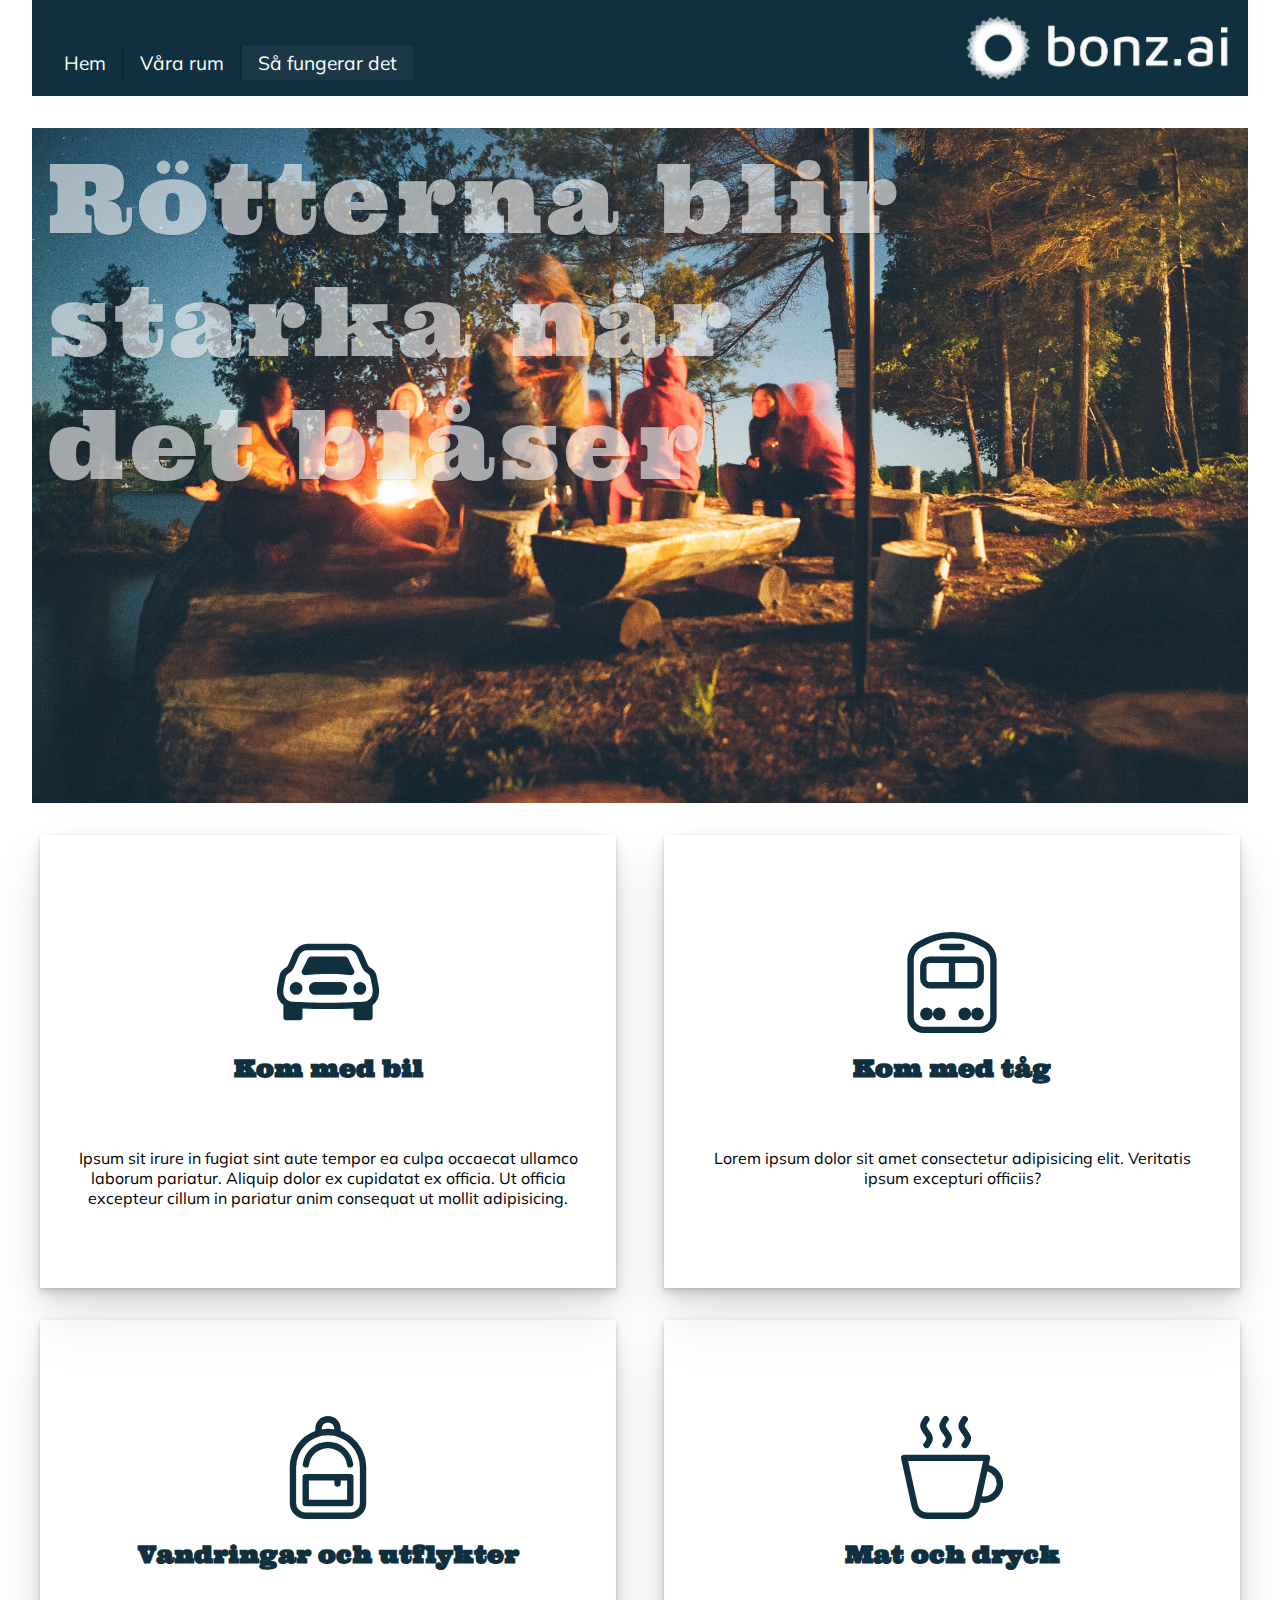
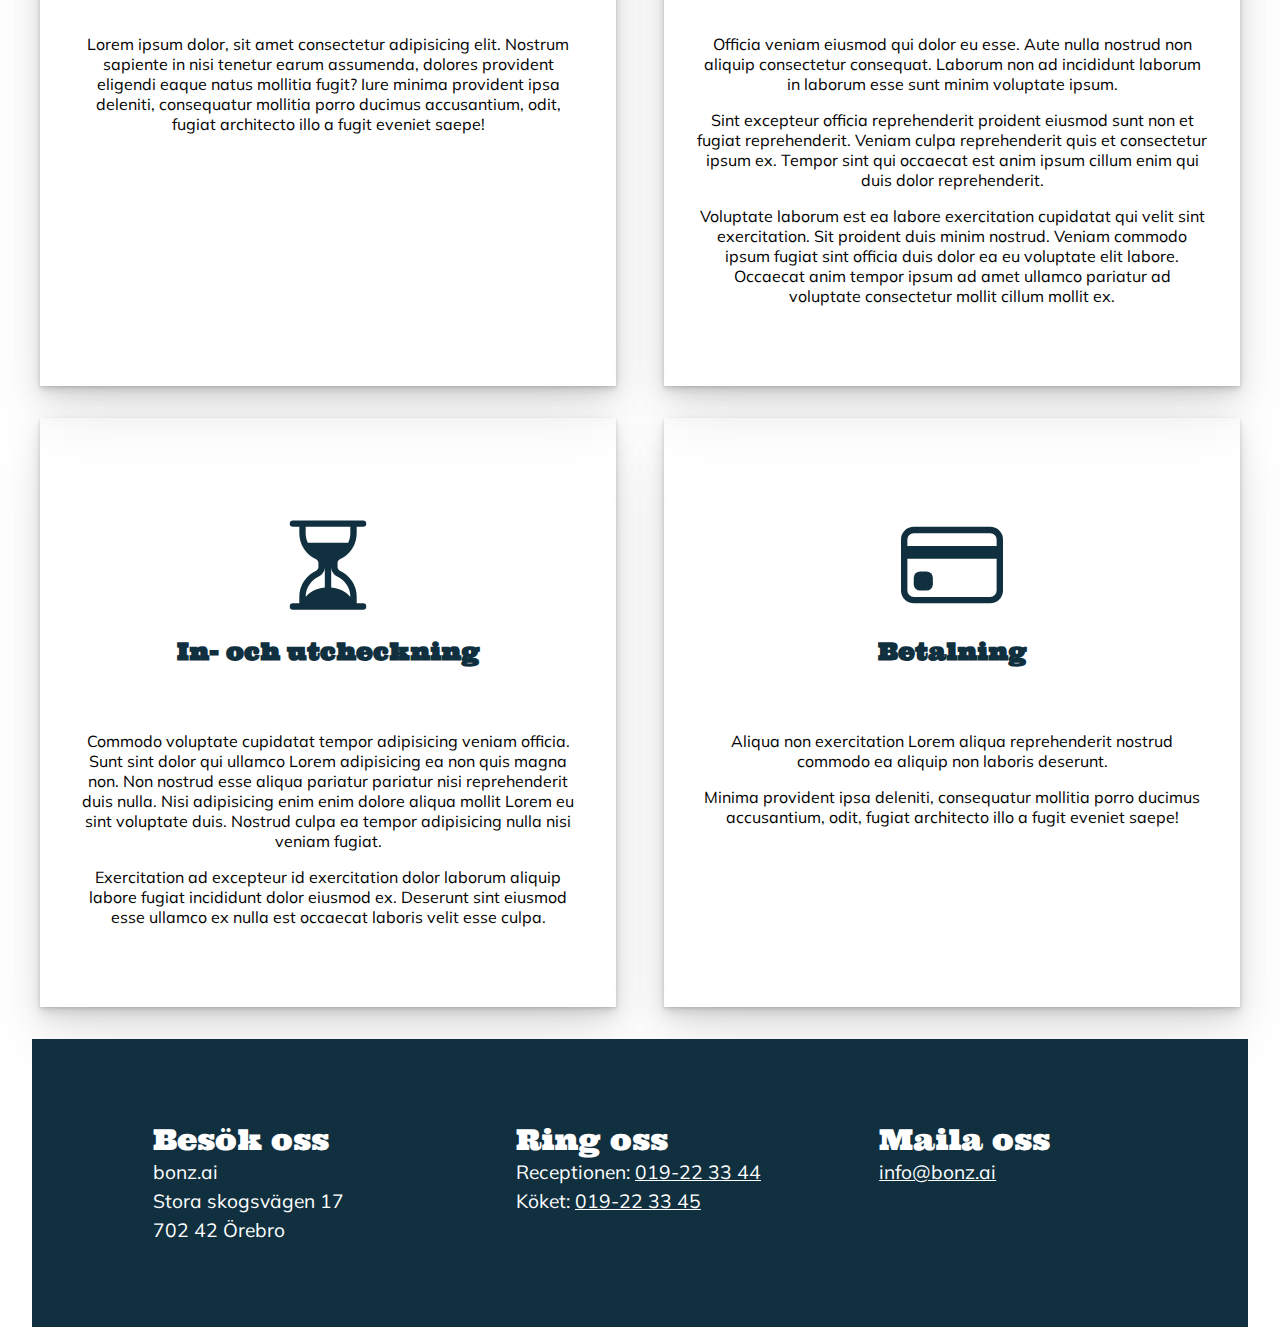
==== about.html @ 2e2176e5 "Allt klart - men ostädat -Filstrukturen är ändrad - All funktion finns - Css och HTML behöver rensas" ====
<!DOCTYPE html>
<html lang="sv">
 <head>
  <meta charset="UTF-8" />
  <meta name="viewport" content="width=device-width, initial-scale=1.0" />
  <title>bonz.ai - Vildmarksupplevelser i världsklass</title>
  <link rel="stylesheet" href="././style.css" />
  <link
   rel="shortcut icon"
   href="./assets/logo/bonz.ai-logo-black-symbol.png"
   type="image/x-icon" />
 </head>

 <body>
  <div class="wrapper">
   <nav class="main-nav">
    <ul class="main-nav__list">
     <li class="main-nav__item">
      <a class="main-nav__link" href="/">Hem</a>
     </li>
     <li class="main-nav__item main-nav__item--middle">
      <a class="main-nav__link" href="/rooms.html">Våra rum</a>
     </li>
     <li class="main-nav__item main-nav__item--selected">
      <a class="main-nav__link" href="/about.html">Så fungerar det</a>
     </li>
    </ul>
    <img
     class="main-nav__logo"
     src="../assets/logo/bonz.ai-logo-white-landscape.png"
     alt="Logotype bonz.ai" />
    <img
     class="main-nav__logo main-nav__logo--portrait"
     src="../assets/logo/bonz.ai-logo-white-portrait.png"
     alt="Logotype bonz.ai" />
   </nav>

   <header class="page-header page-header--alt-img-2">
    <h1 class="page-header__title">Rötterna blir starka när det blåser</h1>
   </header>

   <main class="card-container">
    <article class="card card--large">
     <img class="card__img" src="./assets/bootstrap-icons/car-front.svg" alt="Bil" />
     <h2 class="card__title">Kom med bil</h2>
     <p class="card__text">
      Ipsum sit irure in fugiat sint aute tempor ea culpa occaecat ullamco laborum
      pariatur. Aliquip dolor ex cupidatat ex officia. Ut officia excepteur cillum in
      pariatur anim consequat ut mollit adipisicing.
     </p>
    </article>
    <article class="card card--large">
     <img
      class="card__img"
      src="./assets/bootstrap-icons/train-front.svg"
      alt="Tåg" />
     <h2 class="card__title">Kom med tåg</h2>
     <p class="card__text">
      Lorem ipsum dolor sit amet consectetur adipisicing elit. Veritatis ipsum
      excepturi officiis?
     </p>
    </article>
    <article class="card card--large">
     <img
      class="card__img"
      src="./assets/bootstrap-icons/backpack.svg"
      alt="Ryggsäck" />
     <h2 class="card__title">Vandringar och utflykter</h2>
     <p class="card__text">
      Lorem ipsum dolor, sit amet consectetur adipisicing elit. Nostrum sapiente in
      nisi tenetur earum assumenda, dolores provident eligendi eaque natus mollitia
      fugit? Iure minima provident ipsa deleniti, consequatur mollitia porro ducimus
      accusantium, odit, fugiat architecto illo a fugit eveniet saepe!
     </p>
    </article>
    <article class="card card--large">
     <img
      class="card__img"
      src="./assets/bootstrap-icons/cup-hot.svg"
      alt="Kaffekopp" />
     <h2 class="card__title">Mat och dryck</h2>
     <p class="card__text">
      Officia veniam eiusmod qui dolor eu esse. Aute nulla nostrud non aliquip
      consectetur consequat. Laborum non ad incididunt laborum in laborum esse sunt
      minim voluptate ipsum.
     </p>
     <p class="card__text">
      Sint excepteur officia reprehenderit proident eiusmod sunt non et fugiat
      reprehenderit. Veniam culpa reprehenderit quis et consectetur ipsum ex. Tempor
      sint qui occaecat est anim ipsum cillum enim qui duis dolor reprehenderit.
     </p>
     <p class="card__text">
      Voluptate laborum est ea labore exercitation cupidatat qui velit sint
      exercitation. Sit proident duis minim nostrud. Veniam commodo ipsum fugiat sint
      officia duis dolor ea eu voluptate elit labore. Occaecat anim tempor ipsum ad
      amet ullamco pariatur ad voluptate consectetur mollit cillum mollit ex.
     </p>
    </article>
    <article class="card card--large">
     <img
      class="card__img"
      src="./assets/bootstrap-icons/hourglass-split.svg"
      alt="Tåg" />
     <h2 class="card__title">In- och utcheckning</h2>
     <p class="card__text">
      Commodo voluptate cupidatat tempor adipisicing veniam officia. Sunt sint dolor
      qui ullamco Lorem adipisicing ea non quis magna non. Non nostrud esse aliqua
      pariatur pariatur nisi reprehenderit duis nulla. Nisi adipisicing enim enim
      dolore aliqua mollit Lorem eu sint voluptate duis. Nostrud culpa ea tempor
      adipisicing nulla nisi veniam fugiat.
     </p>
     <p class="card__text">
      Exercitation ad excepteur id exercitation dolor laborum aliquip labore fugiat
      incididunt dolor eiusmod ex. Deserunt sint eiusmod esse ullamco ex nulla est
      occaecat laboris velit esse culpa.
     </p>
    </article>
    <article class="card card--large">
     <img
      class="card__img"
      src="./assets/bootstrap-icons/credit-card.svg"
      alt="Tåg" />
     <h2 class="card__title">Betalning</h2>
     <p class="card__text">
      Aliqua non exercitation Lorem aliqua reprehenderit nostrud commodo ea aliquip
      non laboris deserunt.
     </p>
     <p class="card__text">
      Minima provident ipsa deleniti, consequatur mollitia porro ducimus accusantium,
      odit, fugiat architecto illo a fugit eveniet saepe!
     </p>
    </article>
   </main>

   <footer class="footer">
    <section class="footer__item footer__item--first">
     <h2 class="footer__title">Besök oss</h2>
     <p class="footer__text">bonz.ai</p>
     <p class="footer__text">Stora skogsvägen 17</p>
     <p class="footer__text">702 42 Örebro</p>
    </section>
    <section class="footer__item">
     <h2 class="footer__title">Ring oss</h2>
     <p class="footer__text">
      Receptionen:
      <a class="footer__link" href="tel:+46000000000">019-22&nbsp;33&nbsp;44</a>
     </p>
     <p class="footer__text">
      Köket:
      <a class="footer__link" href="tel:+46000000000">019-22&nbsp;33&nbsp;45</a>
     </p>
    </section>
    <section class="footer__item footer__item--last">
     <h2 class="footer__title">Maila oss</h2>
     <p class="footer__text">
      <a href="mailto:info@bonz.ai" class="footer__link">info@bonz.ai</a>
     </p>
    </section>
   </footer>
  </div>
 </body>
</html>
---- style.css ----
@import url("https://fonts.googleapis.com/css2?family=Mulish:wght@200;300;400;500;600;700;800;900;1000&family=Ultra&display=swap");

@import url("https://fonts.googleapis.com/css2?family=Material+Symbols+Outlined:opsz,wght,FILL,GRAD@24,400,0,0");
:root {
 --color-primary: #11303f;
}
* {
 margin: 0;
 padding: 0;
 box-sizing: border-box;
}
body {
 font-family: "Mulish", sans-serif;
}

h1,
h2,
h3,
h4 {
 font-family: "Ultra", serif;
}

.wrapper {
 width: 100%;
 max-width: 1600px;
 margin: 0 auto;
 display: grid;
 gap: 2rem;

 grid-auto-rows: auto;
 /* background-color: antiquewhite; */
}

.main-nav {
 grid-column: 1/-1;
 background-color: var(--color-primary);
 padding: 1rem 0;
 display: flex;
 flex-direction: column-reverse;
 align-items: center;
 gap: 1rem;
}
.main-nav__list {
 display: flex;
 align-items: center;
 justify-content: center;
 list-style-type: none;
}
.main-nav__item {
 padding: 0.3rem 1rem;
 text-align: center;
}
.main-nav__item--middle {
 border-inline: solid 2px hsla(0, 0%, 0%, 0.175);
}
.main-nav__item--selected {
 /* border-radius: 10px 0 0 10px; */
 background-color: rgba(255, 255, 255, 0.04);
}
.main-nav__link {
 color: #fff;
 text-decoration: none;
}
.main-nav__logo {
 display: none;
 max-height: 4rem;
}
.main-nav__logo--portrait {
 display: block;
}

.page-header {
 grid-column: 1/-1;
 background: center / cover no-repeat url(./assets/img/campfire.jpg);
 /* aspect-ratio: 16/11; */
 /* max-height: 80vh; */
 height: min(75dvh, 75vw);
 /* min-height: 15rem; */
 /* margin-top: 1rem; */
}
.page-header--alt-img-1 {
 background: center / cover no-repeat url(./assets/img/aview.jpg);
}
.page-header--alt-img-2 {
 background: center / cover no-repeat url(./assets/img/dayfire.jpg);
}

.page-header__title {
 margin: 0.5rem 1rem 0 1rem;
 letter-spacing: 0.05em;
 color: rgba(255, 255, 255, 0.6);
 font-weight: normal;
 font-size: clamp(1.8rem, 8vw, 6rem);
 max-width: 9em;
 text-shadow: 1px 1px 2px rgba(0, 0, 0, 0.1);
}

/* Cards */

.card-container {
 grid-column: 1/-1;
 display: flex;
 gap: 2rem;
 flex-wrap: wrap;
}
.card {
 flex: 1;
 min-width: 16rem;
 margin: 0 0.5rem;
 padding: 6rem 2rem 4rem;
 text-align: center;
 box-shadow: rgba(0, 0, 0, 0.07) 0px 1px 2px, rgba(0, 0, 0, 0.07) 0px 2px 4px,
  rgba(0, 0, 0, 0.07) 0px 4px 8px, rgba(0, 0, 0, 0.07) 0px 8px 16px,
  rgba(0, 0, 0, 0.07) 0px 16px 32px, rgba(0, 0, 0, 0.07) 0px 32px 64px;
}
.card--large {
 min-width: min(25rem, 90vw);
}
.card__img {
 width: 20%;
 margin-bottom: 1rem;
 /* Nedan en workaround för att få rätt blå färg på ikonerna */
 filter: invert(15%) sepia(16%) saturate(2021%) hue-rotate(155deg) brightness(91%)
  contrast(93%);
}

.card__title {
 color: var(--color-primary);
 /* margin-top: 4rem; */
 margin-bottom: 4rem;
}
.card__text {
 margin: 1rem 0;
}

.main-content {
 margin: 0 0.5rem;
 width: 100%;
 display: flex;
 flex-direction: column;
 align-items: center;
 justify-content: center;
 gap: 4rem;
 font-size: 1.1rem;
}
.main-content--background {
 background: center / cover no-repeat url(./assets/img/moln.jpg);
}
.main__textbox {
 max-width: 800px;
 margin: 1rem;
 padding: 0.5rem;
 background: rgba(255, 255, 255, 0.5);
}
.main-content__title {
 color: var(--color-primary);
 font-size: 1.8rem;
}
.main-content__text {
}
.main-content__text-title {
 font-family: "Mulish", sans-serif;
 margin-top: 1.5rem;
}

.featured-rooms {
 padding: 0 0.5rem;
 /* margin-bottom: 3rem; */
}
.featured-rooms__title {
 color: var(--color-primary);
 margin-bottom: 0.8rem;
}
.featured-rooms__gallery {
 display: grid;
 grid-template-columns: 1fr;
 /* grid-template-rows: min-content; */
 /* overflow: hidden; */
 gap: 0.5rem;
}
.featured-rooms__img {
 width: 100%;
 height: 100%;
 object-fit: cover;
}
/* .featured-rooms__cation {
 margin-top: 0.1rem;
 z-index: 1;
 padding: 1rem;
} */
.footer {
 grid-column: 1/-1;
 background-color: var(--color-primary);
 color: white;
 min-height: 18rem;
 display: grid;
 grid-template-columns: repeat(auto-fit, minmax(15.5rem, max-content));
 justify-content: center;
 align-content: center;

 column-gap: clamp(1.5rem, 10%, 14rem);
 row-gap: 1rem;
 /* gap: 10vw; */
 padding: 2rem;
 /* padding-left: clamp(2rem, 50%, 10rem); */

 font-size: 1.2rem;
}
.footer__item {
 width: max-content;
 /* margin: 0 0.5rem; */
}
.footer__item--first {
 /* margin: 0 0.5rem; */
}
.footer__item--last {
 grid-column-end: -1;
}
.footer__link {
 color: white;
 text-decoration: underline;
}
.footer__text {
 line-height: 1.5;
}
.footer__title {
 font-weight: normal;
}

/* RUMSIDAN */

.room {
 display: flex;
 flex-direction: column;
 gap: 1rem;
 max-width: min(100%, 90vw);
}
.room__img {
 /* max-height: 100%; */
 /* min-width: 100%; */
 object-fit: cover;
 vertical-align: bottom;
 /* flex: 1; */
 max-width: 100%;
 /* height: 100%; */

 /* aspect-ratio: 1/1; */
}

.room__txt-area {
 /* flex: 1; */
 display: flex;
 flex-direction: column;
 gap: 0.5rem;
}

.room__book--btn {
 background: var(--color-primary);
 color: #fff;
 margin-top: 1rem;
 padding: 1rem;
 border-radius: 1rem;
 width: 10rem;
 align-self: flex-end;
}

.room__info {
 /* background: var(--color-primary--light); */
 border-top: 1px solid var(--color-primary);
 border-bottom: 1px solid var(--color-primary);
 color: #000;
 margin: 1rem 0;
 padding: 1rem;
 /* border-radius: 1rem; */
 display: flex;
 justify-content: space-evenly;
 gap: 1rem;
 /* box-shadow: rgba(0, 0, 0, 0.25) 1.95px 1.95px 2.6px; */
}
/* .room__price::before {
 background: no-repeat url("./assets/icons8-money-64.png");
 background-size: 1rem 1rem;
 display: inline-block;
 width: 1rem;
 height: 1rem;
 content: "";
 filter: invert(1);
 margin-right: 0.3rem;
}
.room__beds::before {
 content: "🛏";
 font-size: 1.2rem;
 margin-right: 0.3rem;
} */

/* Sök rum  */

.room-select {
 display: flex;
 flex-direction: column;
 align-items: center;
 /* padding: 0 10%; */
}
.room-select__form {
 /* flex: 1 0; */
 width: min(100%, 90vw);
 /* max-width: 400px; */
 /* min-width: 300px; */
 display: flex;
 flex-direction: column;
 /* align-items: center; */
 gap: 0.5rem;
}
.room-select__traveldates,
.room-select__settings {
 display: flex;
 flex-direction: column;
 width: 90%;
}

.room-select__title {
 font-family: "Mulish", sans-serif;
 /* align-self: center; */
}

.room-select__selected {
 font-weight: 900;
}
.room-select__label {
 margin-top: 0.8rem;
}

@media (max-width: 340px) {
}

@media (min-width: 768px) {
 .room-select__form {
  /* display: flex; */
  flex-direction: row;
  gap: 2rem;
  /* justify-content: center; */

  /* padding: 0 10%; */
 }

 .room {
  flex-direction: row;
 }
 .room__img {
  /* max-width: 50%; */
  width: clamp(400px, 50%, 610px);
 }
 .main-nav {
  flex-direction: row;
  justify-content: space-between;
  align-items: flex-end;
  padding: 1rem 1rem;
 }
 .main-nav__list {
  display: flex;
  align-items: center;
  justify-content: center;
  list-style-type: none;
 }
 .main-nav__item {
  font-size: 1.2rem;
 }

 .main-nav__logo {
  display: block;
 }
 .main-nav__logo--portrait {
  display: none;
 }

 .featured-rooms__gallery {
  grid-template-columns: repeat(3, 1fr);
 }
 .main-content {
  margin: 0 auto;
 }
 .main-content__title {
  font-size: 3rem;
  letter-spacing: 0.15em;
 }
 .main-content__text {
  /* font-size: 1.3rem; */
 }

 .main-content__text-title {
  margin-top: 2rem;
 }
}
@media (min-width: 1200px) {
 .wrapper {
  grid-template-columns: 2fr 1fr;
  padding: 0 2rem;
 }
 .featured-rooms__gallery {
  grid-template-columns: repeat(1, 1fr);
 }
 .room-select {
  grid-column-end: -1;
 }
 .main-content--lift {
  grid-row-start: 3;
 }
 .room-select__form {
  /* display: flex; */
  flex-direction: column;
  gap: 0.5;
 }
}
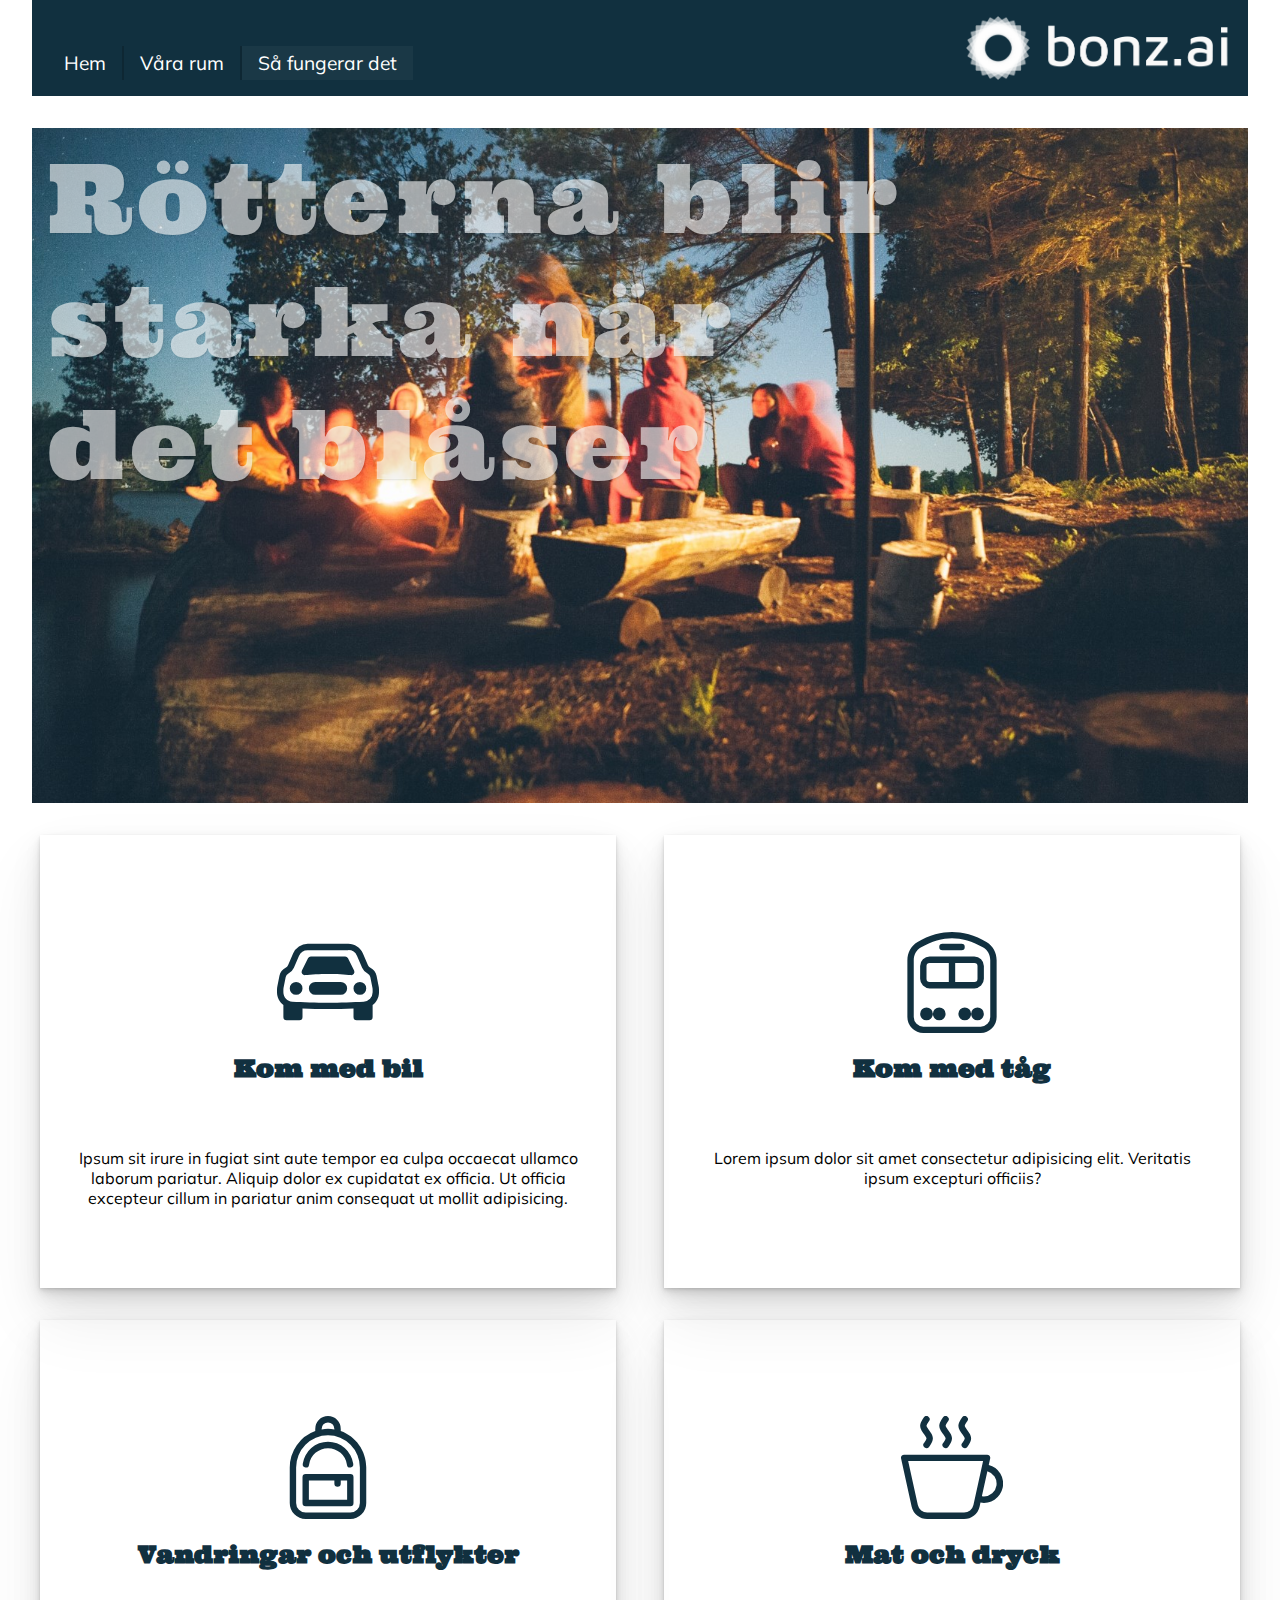
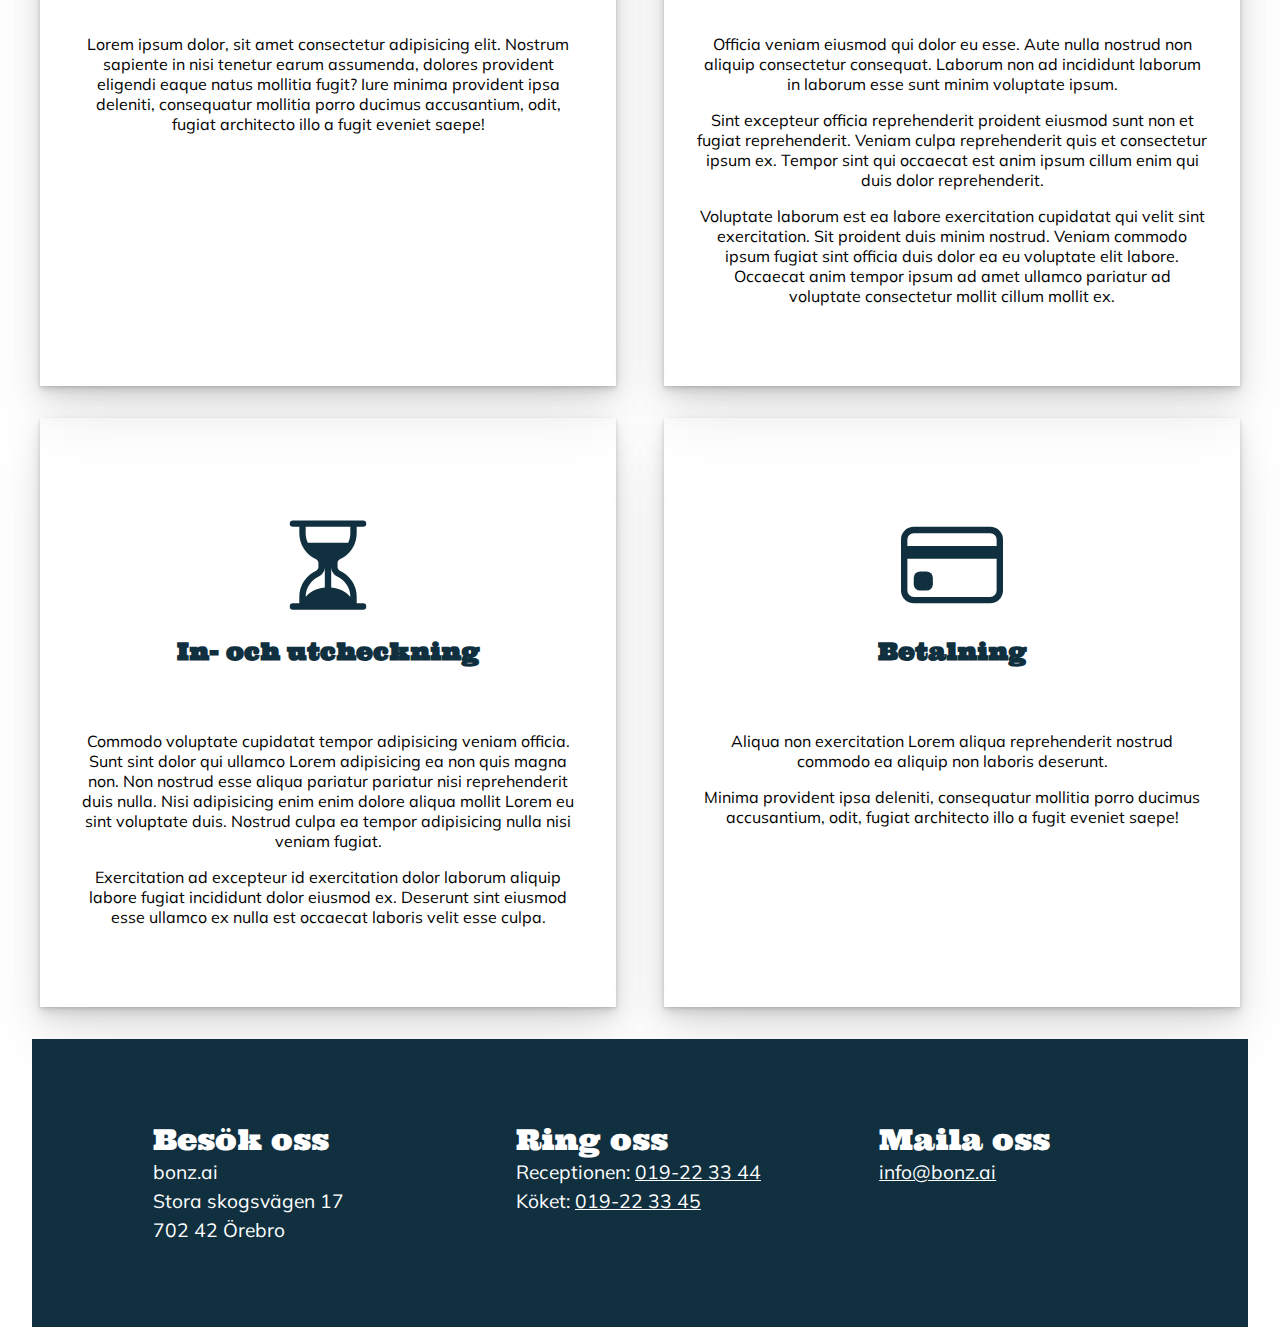
==== commit 32246863: "Slutversion" ====
--- a/about.html
+++ b/about.html
@@ -13,24 +13,24 @@
 
  <body>
   <div class="wrapper">
-   <nav class="main-nav">
-    <ul class="main-nav__list">
-     <li class="main-nav__item">
-      <a class="main-nav__link" href="/">Hem</a>
+   <nav class="nav">
+    <ul class="nav__list">
+     <li class="nav__item">
+      <a class="nav__link" href="/">Hem</a>
      </li>
-     <li class="main-nav__item main-nav__item--middle">
-      <a class="main-nav__link" href="/rooms.html">Våra rum</a>
+     <li class="nav__item nav__item--middle">
+      <a class="nav__link" href="/rooms.html">Våra rum</a>
      </li>
-     <li class="main-nav__item main-nav__item--selected">
-      <a class="main-nav__link" href="/about.html">Så fungerar det</a>
+     <li class="nav__item nav__item--selected">
+      <a class="nav__link" href="/about.html">Så fungerar det</a>
      </li>
     </ul>
     <img
-     class="main-nav__logo"
+     class="nav__logo"
      src="../assets/logo/bonz.ai-logo-white-landscape.png"
      alt="Logotype bonz.ai" />
     <img
-     class="main-nav__logo main-nav__logo--portrait"
+     class="nav__logo nav__logo--portrait"
      src="../assets/logo/bonz.ai-logo-white-portrait.png"
      alt="Logotype bonz.ai" />
    </nav>
--- a/style.css
+++ b/style.css
@@ -1,6 +1,5 @@
 @import url("https://fonts.googleapis.com/css2?family=Mulish:wght@200;300;400;500;600;700;800;900;1000&family=Ultra&display=swap");
 
-@import url("https://fonts.googleapis.com/css2?family=Material+Symbols+Outlined:opsz,wght,FILL,GRAD@24,400,0,0");
 :root {
  --color-primary: #11303f;
 }
@@ -9,8 +8,10 @@
  padding: 0;
  box-sizing: border-box;
 }
+
 body {
  font-family: "Mulish", sans-serif;
+ overflow-x: hidden; /* Gör ingen plats för scrollbar*/
 }
 
 h1,
@@ -21,17 +22,15 @@
 }
 
 .wrapper {
- width: 100%;
+ width: 100vw;
  max-width: 1600px;
  margin: 0 auto;
  display: grid;
  gap: 2rem;
-
  grid-auto-rows: auto;
- /* background-color: antiquewhite; */
-}
-
-.main-nav {
+}
+
+.nav {
  grid-column: 1/-1;
  background-color: var(--color-primary);
  padding: 1rem 0;
@@ -40,51 +39,48 @@
  align-items: center;
  gap: 1rem;
 }
-.main-nav__list {
+.nav__list {
  display: flex;
  align-items: center;
  justify-content: center;
  list-style-type: none;
 }
-.main-nav__item {
+.nav__item {
  padding: 0.3rem 1rem;
  text-align: center;
 }
-.main-nav__item--middle {
+.nav__item--middle {
  border-inline: solid 2px hsla(0, 0%, 0%, 0.175);
 }
-.main-nav__item--selected {
- /* border-radius: 10px 0 0 10px; */
+.nav__item--selected {
  background-color: rgba(255, 255, 255, 0.04);
 }
-.main-nav__link {
+.nav__link {
  color: #fff;
  text-decoration: none;
 }
-.main-nav__logo {
+.nav__logo {
  display: none;
  max-height: 4rem;
 }
-.main-nav__logo--portrait {
+.nav__logo--portrait {
  display: block;
 }
 
 .page-header {
  grid-column: 1/-1;
- background: center / cover no-repeat url(./assets/img/campfire.jpg);
- /* aspect-ratio: 16/11; */
- /* max-height: 80vh; */
+ background-image: url(./assets/img/campfire.jpg);
+ background-position: center;
+ background-size: cover;
+ background-repeat: no-repeat;
  height: min(75dvh, 75vw);
- /* min-height: 15rem; */
- /* margin-top: 1rem; */
 }
 .page-header--alt-img-1 {
- background: center / cover no-repeat url(./assets/img/aview.jpg);
+ background-image: url(./assets/img/aview.jpg);
 }
 .page-header--alt-img-2 {
- background: center / cover no-repeat url(./assets/img/dayfire.jpg);
-}
-
+ background-image: url(./assets/img/dayfire.jpg);
+}
 .page-header__title {
  margin: 0.5rem 1rem 0 1rem;
  letter-spacing: 0.05em;
@@ -96,7 +92,6 @@
 }
 
 /* Cards */
-
 .card-container {
  grid-column: 1/-1;
  display: flex;
@@ -119,21 +114,20 @@
 .card__img {
  width: 20%;
  margin-bottom: 1rem;
- /* Nedan en workaround för att få rätt blå färg på ikonerna */
+ /* Konverterar färgen svart till #11303f på ikonerna */
  filter: invert(15%) sepia(16%) saturate(2021%) hue-rotate(155deg) brightness(91%)
   contrast(93%);
 }
-
 .card__title {
  color: var(--color-primary);
- /* margin-top: 4rem; */
  margin-bottom: 4rem;
 }
 .card__text {
  margin: 1rem 0;
 }
 
-.main-content {
+/* Main content  */
+.main {
  margin: 0 0.5rem;
  width: 100%;
  display: flex;
@@ -143,7 +137,7 @@
  gap: 4rem;
  font-size: 1.1rem;
 }
-.main-content--background {
+.main--background {
  background: center / cover no-repeat url(./assets/img/moln.jpg);
 }
 .main__textbox {
@@ -152,20 +146,18 @@
  padding: 0.5rem;
  background: rgba(255, 255, 255, 0.5);
 }
-.main-content__title {
+.main__title {
  color: var(--color-primary);
  font-size: 1.8rem;
 }
-.main-content__text {
-}
-.main-content__text-title {
+.main__text-title {
  font-family: "Mulish", sans-serif;
  margin-top: 1.5rem;
 }
 
+/* Rum i urval */
 .featured-rooms {
  padding: 0 0.5rem;
- /* margin-bottom: 3rem; */
 }
 .featured-rooms__title {
  color: var(--color-primary);
@@ -174,8 +166,6 @@
 .featured-rooms__gallery {
  display: grid;
  grid-template-columns: 1fr;
- /* grid-template-rows: min-content; */
- /* overflow: hidden; */
  gap: 0.5rem;
 }
 .featured-rooms__img {
@@ -183,52 +173,8 @@
  height: 100%;
  object-fit: cover;
 }
-/* .featured-rooms__cation {
- margin-top: 0.1rem;
- z-index: 1;
- padding: 1rem;
-} */
-.footer {
- grid-column: 1/-1;
- background-color: var(--color-primary);
- color: white;
- min-height: 18rem;
- display: grid;
- grid-template-columns: repeat(auto-fit, minmax(15.5rem, max-content));
- justify-content: center;
- align-content: center;
-
- column-gap: clamp(1.5rem, 10%, 14rem);
- row-gap: 1rem;
- /* gap: 10vw; */
- padding: 2rem;
- /* padding-left: clamp(2rem, 50%, 10rem); */
-
- font-size: 1.2rem;
-}
-.footer__item {
- width: max-content;
- /* margin: 0 0.5rem; */
-}
-.footer__item--first {
- /* margin: 0 0.5rem; */
-}
-.footer__item--last {
- grid-column-end: -1;
-}
-.footer__link {
- color: white;
- text-decoration: underline;
-}
-.footer__text {
- line-height: 1.5;
-}
-.footer__title {
- font-weight: normal;
-}
-
-/* RUMSIDAN */
-
+
+/* Detaljerad lista med rum */
 .room {
  display: flex;
  flex-direction: column;
@@ -236,24 +182,18 @@
  max-width: min(100%, 90vw);
 }
 .room__img {
- /* max-height: 100%; */
- /* min-width: 100%; */
  object-fit: cover;
  vertical-align: bottom;
- /* flex: 1; */
  max-width: 100%;
- /* height: 100%; */
-
- /* aspect-ratio: 1/1; */
-}
-
+}
+.room__title {
+ letter-spacing: 0.05em;
+}
 .room__txt-area {
- /* flex: 1; */
  display: flex;
  flex-direction: column;
  gap: 0.5rem;
 }
-
 .room__book--btn {
  background: var(--color-primary);
  color: #fff;
@@ -263,66 +203,40 @@
  width: 10rem;
  align-self: flex-end;
 }
-
 .room__info {
- /* background: var(--color-primary--light); */
  border-top: 1px solid var(--color-primary);
  border-bottom: 1px solid var(--color-primary);
  color: #000;
  margin: 1rem 0;
  padding: 1rem;
- /* border-radius: 1rem; */
  display: flex;
  justify-content: space-evenly;
  gap: 1rem;
- /* box-shadow: rgba(0, 0, 0, 0.25) 1.95px 1.95px 2.6px; */
-}
-/* .room__price::before {
- background: no-repeat url("./assets/icons8-money-64.png");
- background-size: 1rem 1rem;
- display: inline-block;
- width: 1rem;
- height: 1rem;
- content: "";
- filter: invert(1);
- margin-right: 0.3rem;
-}
-.room__beds::before {
- content: "🛏";
- font-size: 1.2rem;
- margin-right: 0.3rem;
-} */
+}
 
 /* Sök rum  */
-
 .room-select {
+ margin: 0 2rem 2rem;
  display: flex;
  flex-direction: column;
  align-items: center;
- /* padding: 0 10%; */
 }
 .room-select__form {
- /* flex: 1 0; */
  width: min(100%, 90vw);
- /* max-width: 400px; */
- /* min-width: 300px; */
- display: flex;
- flex-direction: column;
- /* align-items: center; */
+ display: flex;
+ flex-direction: column;
  gap: 0.5rem;
 }
 .room-select__traveldates,
 .room-select__settings {
  display: flex;
  flex-direction: column;
+ justify-content: space-between;
  width: 90%;
 }
-
 .room-select__title {
  font-family: "Mulish", sans-serif;
- /* align-self: center; */
-}
-
+}
 .room-select__selected {
  font-weight: 900;
 }
@@ -330,84 +244,107 @@
  margin-top: 0.8rem;
 }
 
-@media (max-width: 340px) {
+/* Footer */
+.footer {
+ grid-column: 1/-1;
+ min-height: 18rem;
+
+ display: grid;
+ grid-template-columns: repeat(auto-fit, minmax(15.5rem, max-content));
+ justify-content: center;
+ align-content: center;
+ column-gap: clamp(1.5rem, 10%, 14rem);
+ row-gap: 1rem;
+
+ padding: 2rem;
+ background-color: var(--color-primary);
+ color: white;
+ font-size: 1.2rem;
+}
+.footer__item {
+ width: max-content;
+}
+.footer__item--last {
+ grid-column-end: -1;
+}
+.footer__link {
+ color: white;
+ text-decoration: underline;
+}
+.footer__text {
+ line-height: 1.5;
+}
+.footer__title {
+ font-weight: normal;
 }
 
 @media (min-width: 768px) {
- .room-select__form {
-  /* display: flex; */
-  flex-direction: row;
-  gap: 2rem;
-  /* justify-content: center; */
-
-  /* padding: 0 10%; */
- }
-
- .room {
-  flex-direction: row;
- }
- .room__img {
-  /* max-width: 50%; */
-  width: clamp(400px, 50%, 610px);
- }
- .main-nav {
+ .nav {
   flex-direction: row;
   justify-content: space-between;
   align-items: flex-end;
   padding: 1rem 1rem;
  }
- .main-nav__list {
+ .nav__list {
   display: flex;
   align-items: center;
   justify-content: center;
   list-style-type: none;
  }
- .main-nav__item {
+ .nav__item {
   font-size: 1.2rem;
  }
-
- .main-nav__logo {
+ .nav__logo {
   display: block;
  }
- .main-nav__logo--portrait {
+ .nav__logo--portrait {
   display: none;
  }
-
+ .main {
+  margin: 0 auto;
+ }
+ .main__title {
+  font-size: 3rem;
+  letter-spacing: 0.15em;
+ }
+ .main__text-title {
+  margin-top: 2rem;
+ }
+ /* Rum i urval */
  .featured-rooms__gallery {
   grid-template-columns: repeat(3, 1fr);
  }
- .main-content {
-  margin: 0 auto;
- }
- .main-content__title {
-  font-size: 3rem;
-  letter-spacing: 0.15em;
- }
- .main-content__text {
-  /* font-size: 1.3rem; */
- }
-
- .main-content__text-title {
-  margin-top: 2rem;
- }
-}
+ /* Detaljerad rumslista */
+ .room {
+  flex-direction: row;
+ }
+ .room__img {
+  width: clamp(25rem, 50%, 38.125rem);
+ }
+ .room-select__form {
+  flex-direction: row;
+  gap: 2rem;
+ }
+}
+
 @media (min-width: 1200px) {
  .wrapper {
   grid-template-columns: 2fr 1fr;
   padding: 0 2rem;
  }
+ .main--lift {
+  grid-row-start: 3;
+ }
+ /* Rum i urval */
  .featured-rooms__gallery {
   grid-template-columns: repeat(1, 1fr);
  }
+ /* Detaljerad rumslista */
  .room-select {
   grid-column-end: -1;
  }
- .main-content--lift {
-  grid-row-start: 3;
- }
  .room-select__form {
-  /* display: flex; */
   flex-direction: column;
-  gap: 0.5;
- }
-}
+  gap: 0.5rem;
+ }
+}
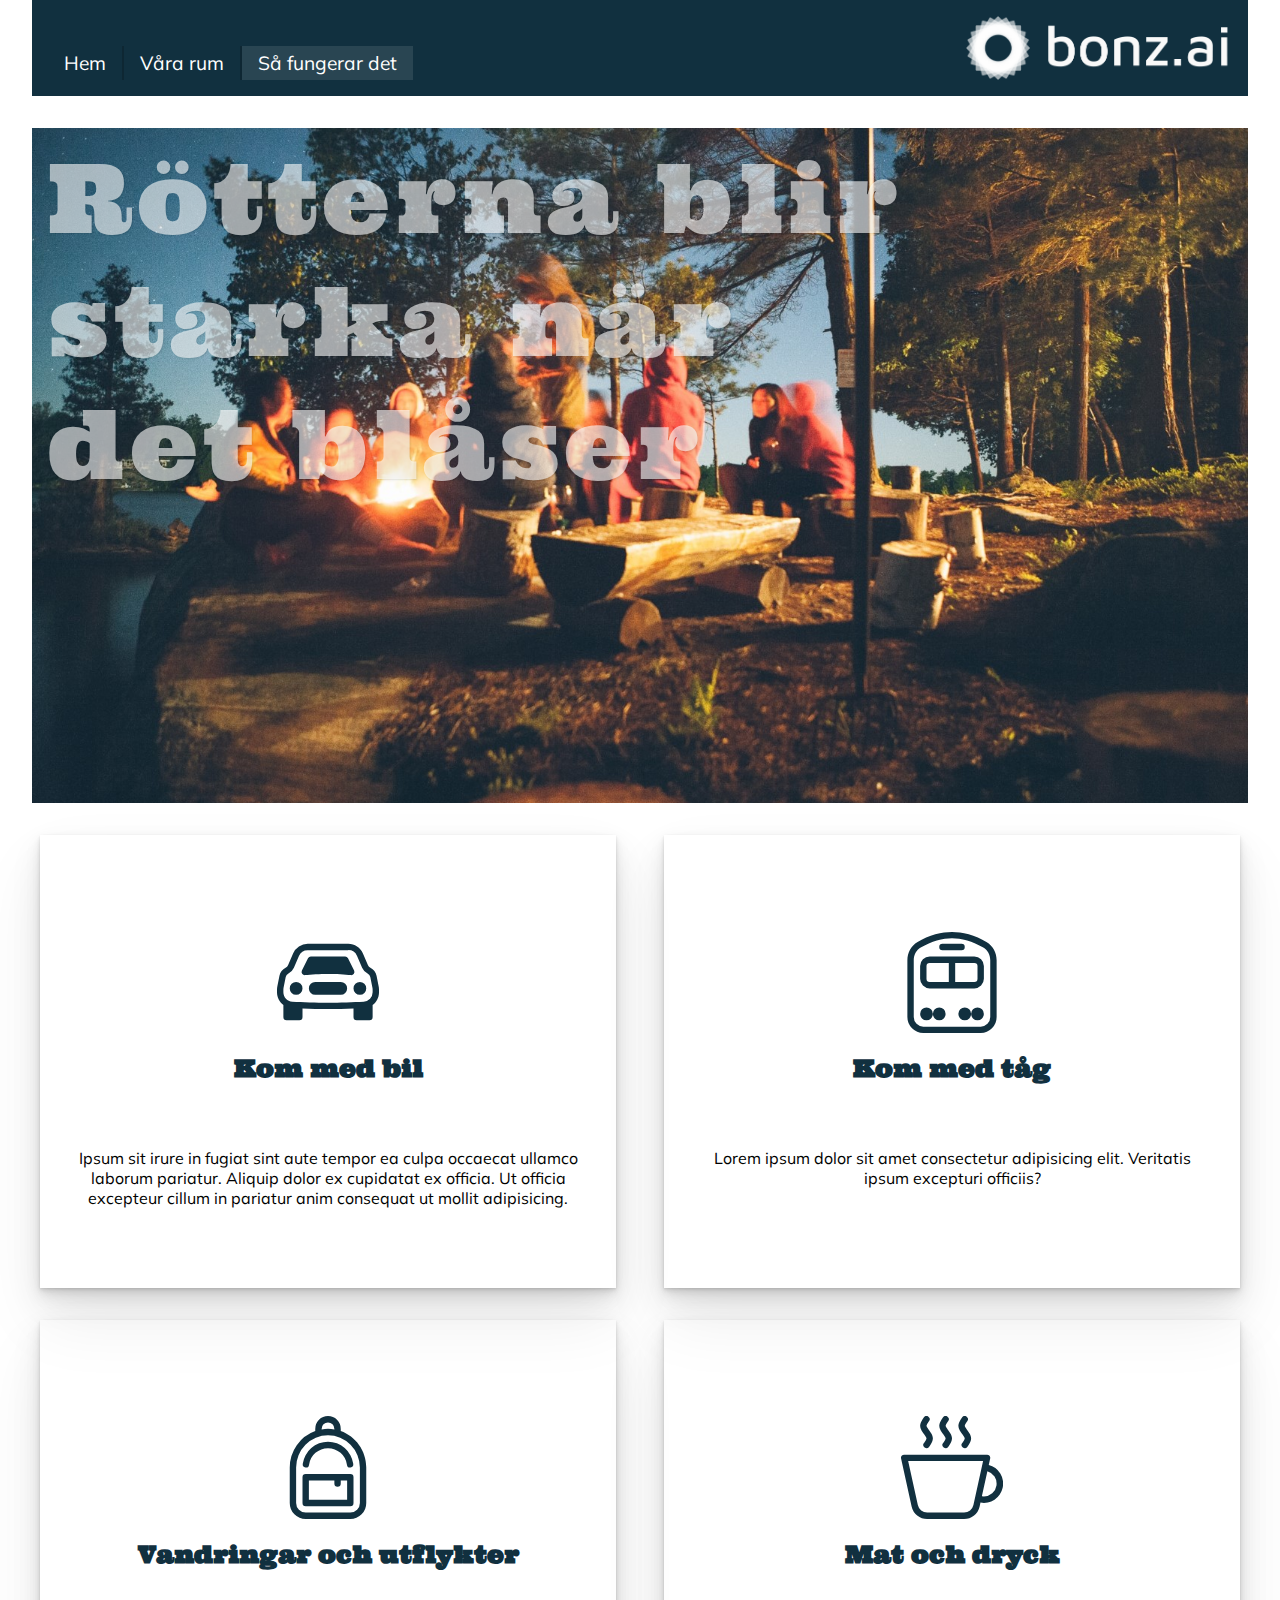
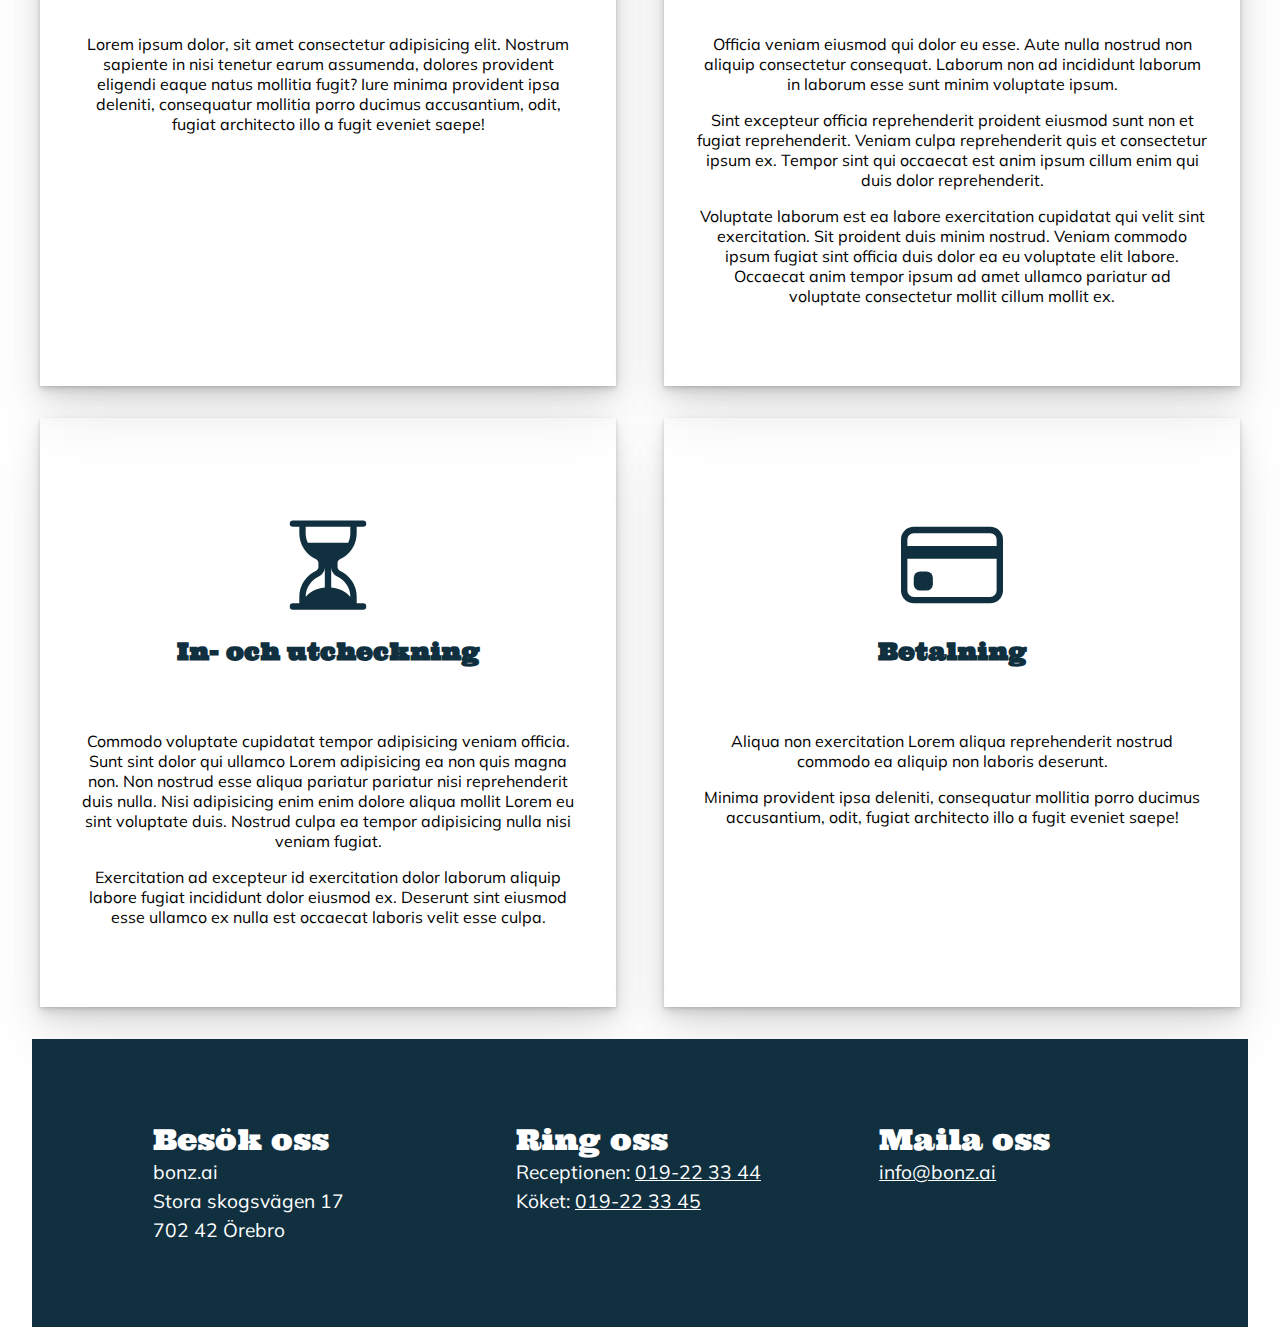
==== commit 6e3cb044: "Ändrade länkarna så det förhoppningsivs fungerar äveven på GH pages" ====
--- a/about.html
+++ b/about.html
@@ -16,13 +16,13 @@
    <nav class="nav">
     <ul class="nav__list">
      <li class="nav__item">
-      <a class="nav__link" href="/">Hem</a>
+      <a class="nav__link" href="./index.html">Hem</a>
      </li>
      <li class="nav__item nav__item--middle">
-      <a class="nav__link" href="/rooms.html">Våra rum</a>
+      <a class="nav__link" href="./rooms.html">Våra rum</a>
      </li>
      <li class="nav__item nav__item--selected">
-      <a class="nav__link" href="/about.html">Så fungerar det</a>
+      <a class="nav__link" href="./about.html">Så fungerar det</a>
      </li>
     </ul>
     <img
--- a/style.css
+++ b/style.css
@@ -1,3 +1,4 @@
+/* Setup */
 @import url("https://fonts.googleapis.com/css2?family=Mulish:wght@200;300;400;500;600;700;800;900;1000&family=Ultra&display=swap");
 
 :root {
@@ -21,6 +22,17 @@
  font-family: "Ultra", serif;
 }
 
+/* Reusable assets */
+.button {
+ width: 10rem;
+ margin-top: 1rem;
+ padding: 1rem;
+ border-radius: 1rem;
+ background: var(--color-primary);
+ color: #fff;
+}
+
+/* Page start */
 .wrapper {
  width: 100vw;
  max-width: 1600px;
@@ -35,9 +47,9 @@
  background-color: var(--color-primary);
  padding: 1rem 0;
  display: flex;
+ gap: 1rem;
  flex-direction: column-reverse;
  align-items: center;
- gap: 1rem;
 }
 .nav__list {
  display: flex;
@@ -49,11 +61,14 @@
  padding: 0.3rem 1rem;
  text-align: center;
 }
+.nav__item:hover {
+ background-color: rgba(255, 255, 255, 0.2);
+}
 .nav__item--middle {
  border-inline: solid 2px hsla(0, 0%, 0%, 0.175);
 }
 .nav__item--selected {
- background-color: rgba(255, 255, 255, 0.04);
+ background-color: rgba(255, 255, 255, 0.1);
 }
 .nav__link {
  color: #fff;
@@ -69,11 +84,11 @@
 
 .page-header {
  grid-column: 1/-1;
+ height: min(75dvh, 75vw);
  background-image: url(./assets/img/campfire.jpg);
  background-position: center;
  background-size: cover;
  background-repeat: no-repeat;
- height: min(75dvh, 75vw);
 }
 .page-header--alt-img-1 {
  background-image: url(./assets/img/aview.jpg);
@@ -82,13 +97,13 @@
  background-image: url(./assets/img/dayfire.jpg);
 }
 .page-header__title {
+ max-width: 9em;
  margin: 0.5rem 1rem 0 1rem;
+ color: rgba(255, 255, 255, 0.6);
+ text-shadow: 1px 1px 2px rgba(0, 0, 0, 0.1);
+ font-size: clamp(1.8rem, 8vw, 6rem);
+ font-weight: normal;
  letter-spacing: 0.05em;
- color: rgba(255, 255, 255, 0.6);
- font-weight: normal;
- font-size: clamp(1.8rem, 8vw, 6rem);
- max-width: 9em;
- text-shadow: 1px 1px 2px rgba(0, 0, 0, 0.1);
 }
 
 /* Cards */
@@ -119,8 +134,8 @@
   contrast(93%);
 }
 .card__title {
+ margin-bottom: 4rem;
  color: var(--color-primary);
- margin-bottom: 4rem;
 }
 .card__text {
  margin: 1rem 0;
@@ -128,13 +143,13 @@
 
 /* Main content  */
 .main {
+ width: 100%;
  margin: 0 0.5rem;
- width: 100%;
- display: flex;
+ display: flex;
+ gap: 4rem;
  flex-direction: column;
  align-items: center;
  justify-content: center;
- gap: 4rem;
  font-size: 1.1rem;
 }
 .main--background {
@@ -151,8 +166,8 @@
  font-size: 1.8rem;
 }
 .main__text-title {
+ margin-top: 1.5rem;
  font-family: "Mulish", sans-serif;
- margin-top: 1.5rem;
 }
 
 /* Rum i urval */
@@ -160,13 +175,13 @@
  padding: 0 0.5rem;
 }
 .featured-rooms__title {
+ margin-bottom: 0.8rem;
  color: var(--color-primary);
- margin-bottom: 0.8rem;
 }
 .featured-rooms__gallery {
  display: grid;
+ gap: 0.5rem;
  grid-template-columns: 1fr;
- gap: 0.5rem;
 }
 .featured-rooms__img {
  width: 100%;
@@ -176,42 +191,36 @@
 
 /* Detaljerad lista med rum */
 .room {
- display: flex;
- flex-direction: column;
+ max-width: min(100%, 90vw);
+ display: flex;
  gap: 1rem;
- max-width: min(100%, 90vw);
+ flex-direction: column;
 }
 .room__img {
+ max-width: 100%;
  object-fit: cover;
  vertical-align: bottom;
- max-width: 100%;
 }
 .room__title {
  letter-spacing: 0.05em;
 }
 .room__txt-area {
  display: flex;
- flex-direction: column;
  gap: 0.5rem;
+ flex-direction: column;
 }
 .room__book--btn {
- background: var(--color-primary);
- color: #fff;
- margin-top: 1rem;
+ align-self: flex-end;
+}
+.room__info {
+ margin: 1rem 0;
  padding: 1rem;
- border-radius: 1rem;
- width: 10rem;
- align-self: flex-end;
-}
-.room__info {
  border-top: 1px solid var(--color-primary);
  border-bottom: 1px solid var(--color-primary);
  color: #000;
- margin: 1rem 0;
- padding: 1rem;
- display: flex;
+ display: flex;
+ gap: 1rem;
  justify-content: space-evenly;
- gap: 1rem;
 }
 
 /* Sök rum  */
@@ -224,8 +233,8 @@
 .room-select__form {
  width: min(100%, 90vw);
  display: flex;
- flex-direction: column;
  gap: 0.5rem;
+ flex-direction: column;
 }
 .room-select__traveldates,
 .room-select__settings {
@@ -248,15 +257,15 @@
 .footer {
  grid-column: 1/-1;
  min-height: 18rem;
+ padding: 2rem;
 
  display: grid;
+ column-gap: clamp(1.5rem, 10%, 14rem);
+ row-gap: 1rem;
  grid-template-columns: repeat(auto-fit, minmax(15.5rem, max-content));
  justify-content: center;
  align-content: center;
- column-gap: clamp(1.5rem, 10%, 14rem);
- row-gap: 1rem;
-
- padding: 2rem;
+
  background-color: var(--color-primary);
  color: white;
  font-size: 1.2rem;
@@ -280,10 +289,10 @@
 
 @media (min-width: 768px) {
  .nav {
+  padding: 1rem 1rem;
   flex-direction: row;
   justify-content: space-between;
   align-items: flex-end;
-  padding: 1rem 1rem;
  }
  .nav__list {
   display: flex;
@@ -300,6 +309,7 @@
  .nav__logo--portrait {
   display: none;
  }
+
  .main {
   margin: 0 auto;
  }
@@ -310,10 +320,12 @@
  .main__text-title {
   margin-top: 2rem;
  }
+
  /* Rum i urval */
  .featured-rooms__gallery {
   grid-template-columns: repeat(3, 1fr);
  }
+
  /* Detaljerad rumslista */
  .room {
   flex-direction: row;
@@ -329,16 +341,19 @@
 
 @media (min-width: 1200px) {
  .wrapper {
+  padding: 0 2rem;
   grid-template-columns: 2fr 1fr;
-  padding: 0 2rem;
- }
+ }
+
  .main--lift {
   grid-row-start: 3;
  }
+
  /* Rum i urval */
  .featured-rooms__gallery {
   grid-template-columns: repeat(1, 1fr);
  }
+
  /* Detaljerad rumslista */
  .room-select {
   grid-column-end: -1;
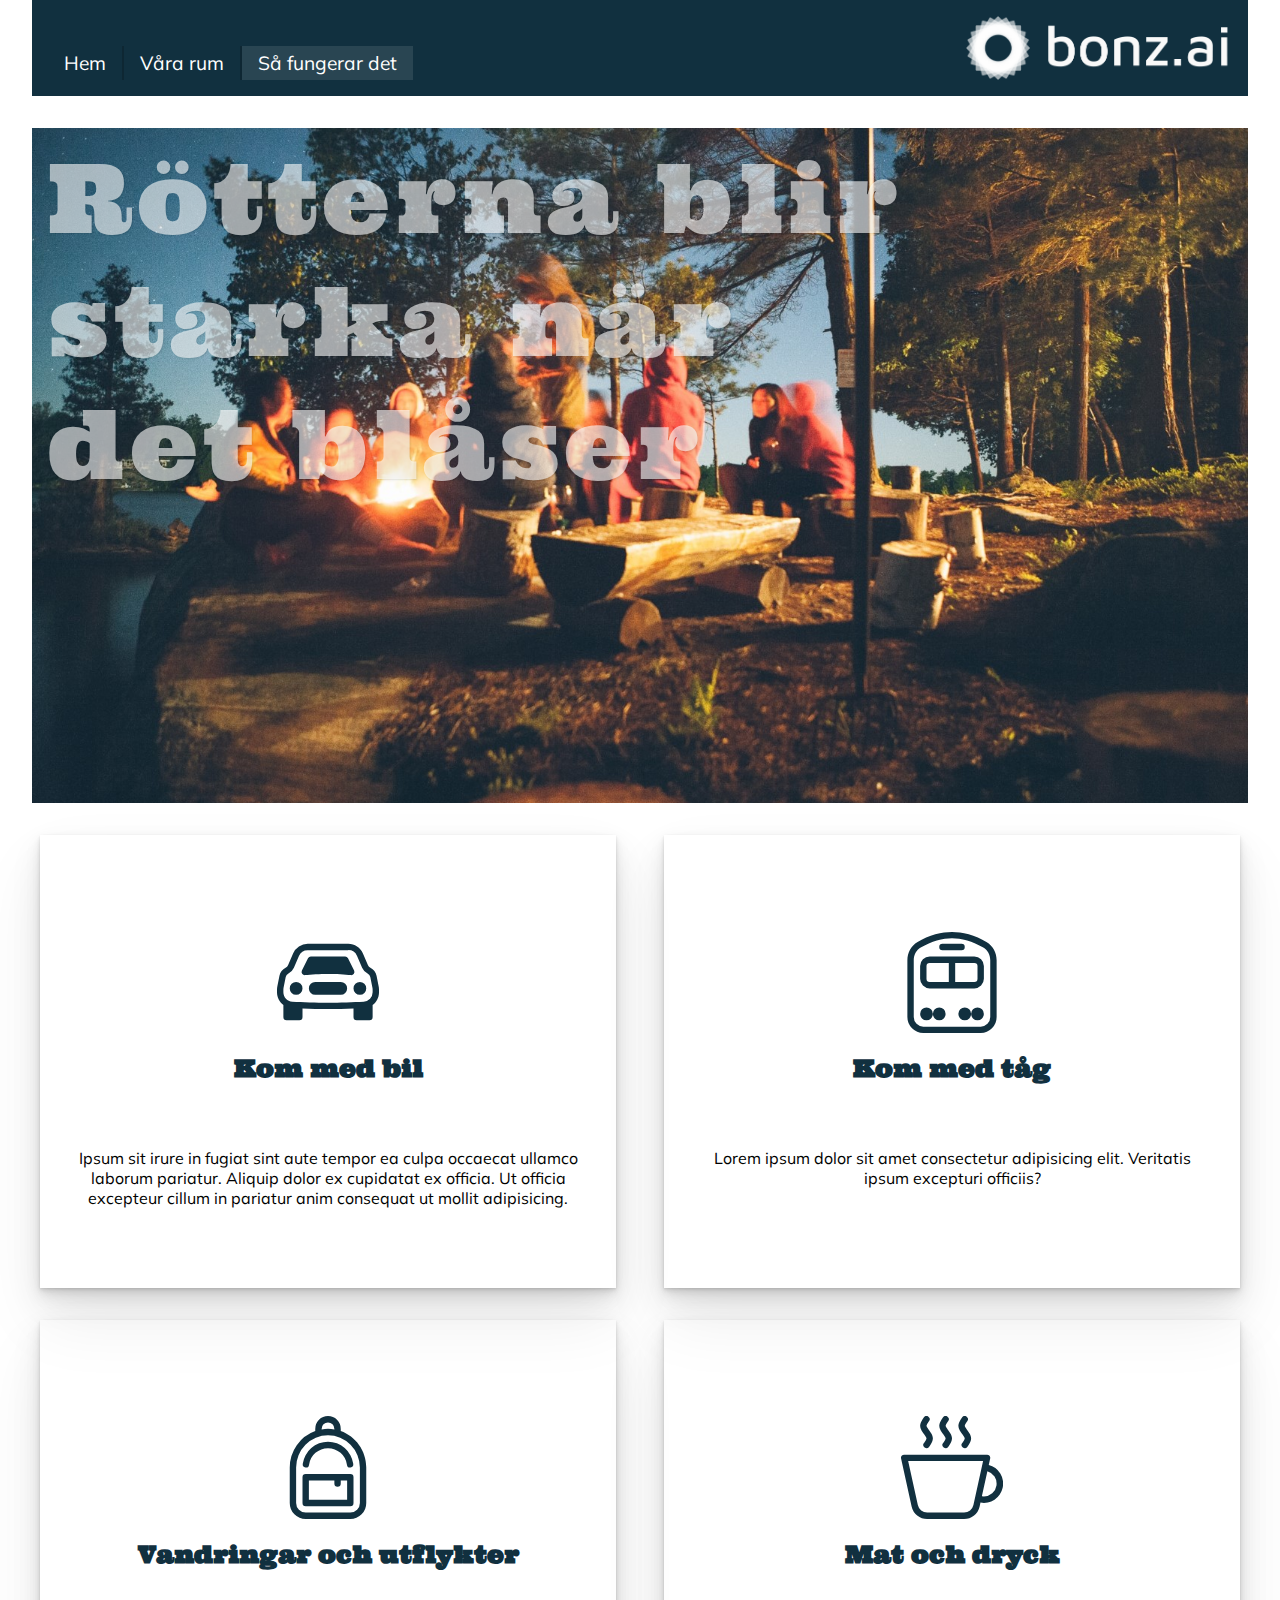
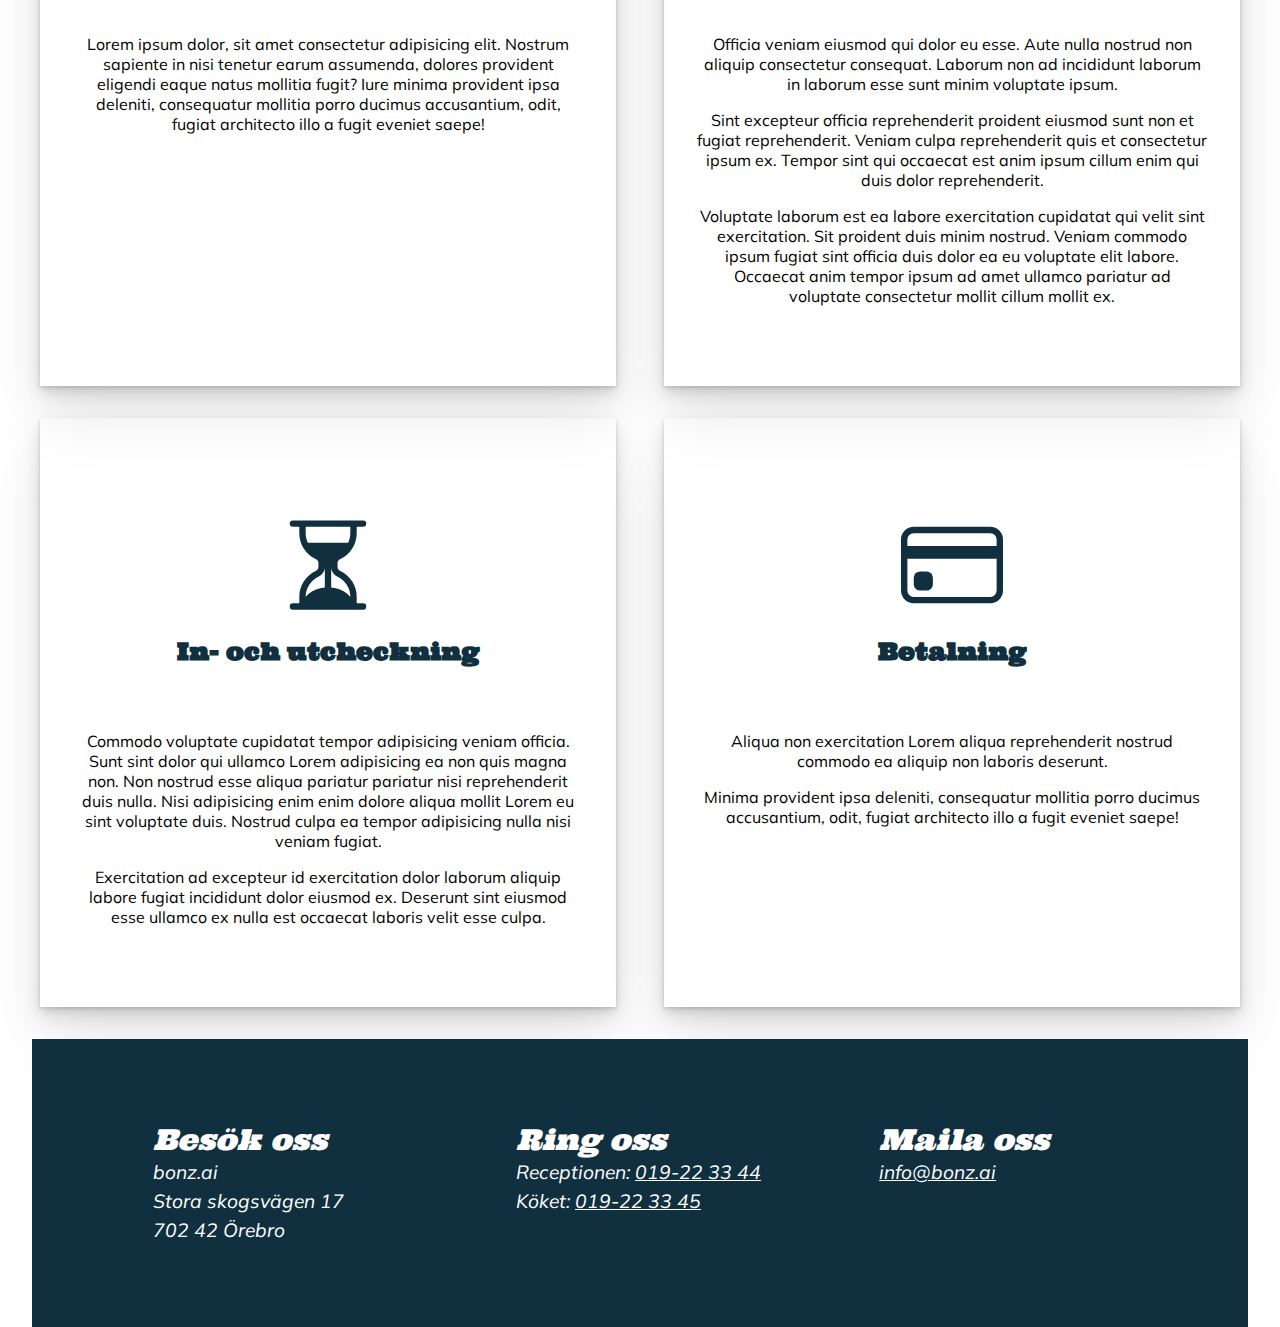
==== commit dee2e5bb: "Ändrat till mer semantisk html" ====
--- a/about.html
+++ b/about.html
@@ -27,11 +27,11 @@
     </ul>
     <img
      class="nav__logo"
-     src="../assets/logo/bonz.ai-logo-white-landscape.png"
+     src="./assets/logo/bonz.ai-logo-white-landscape.png"
      alt="Logotype bonz.ai" />
     <img
      class="nav__logo nav__logo--portrait"
-     src="../assets/logo/bonz.ai-logo-white-portrait.png"
+     src="./assets/logo/bonz.ai-logo-white-portrait.png"
      alt="Logotype bonz.ai" />
    </nav>
 
@@ -133,13 +133,13 @@
    </main>
 
    <footer class="footer">
-    <section class="footer__item footer__item--first">
+    <address class="footer__item footer__item--first">
      <h2 class="footer__title">Besök oss</h2>
      <p class="footer__text">bonz.ai</p>
      <p class="footer__text">Stora skogsvägen 17</p>
      <p class="footer__text">702 42 Örebro</p>
-    </section>
-    <section class="footer__item">
+    </address>
+    <address class="footer__item">
      <h2 class="footer__title">Ring oss</h2>
      <p class="footer__text">
       Receptionen:
@@ -149,13 +149,13 @@
       Köket:
       <a class="footer__link" href="tel:+46000000000">019-22&nbsp;33&nbsp;45</a>
      </p>
-    </section>
-    <section class="footer__item footer__item--last">
+    </address>
+    <address class="footer__item footer__item--last">
      <h2 class="footer__title">Maila oss</h2>
      <p class="footer__text">
       <a href="mailto:info@bonz.ai" class="footer__link">info@bonz.ai</a>
      </p>
-    </section>
+    </address>
    </footer>
   </div>
  </body>
